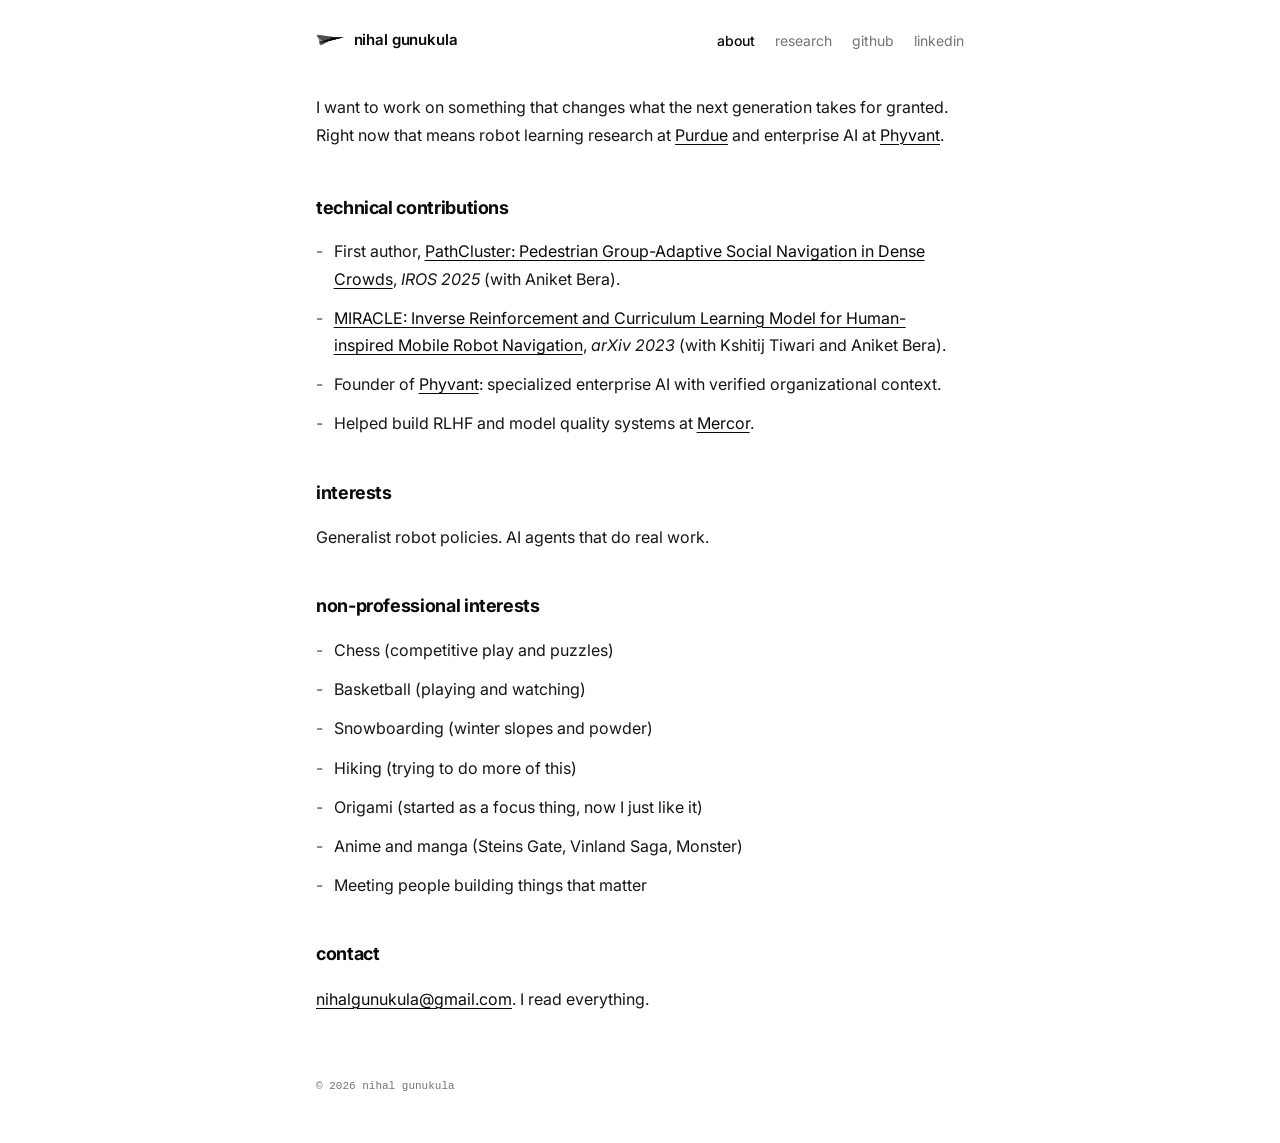
==== about.html @ 67cb9dfd "Intro: settle the page at the top after the overlay fades; cache-bust css/js Co-Authored-By: Claude " ====
<!DOCTYPE html>
<html lang="en">
<head>
    <meta charset="UTF-8">
    <meta name="viewport" content="width=device-width, initial-scale=1.0">
    <meta name="theme-color" content="#111111">
    <title>about | nihal gunukula</title>
    <link rel="icon" href="favicon.svg" type="image/svg+xml">
    <link rel="icon" href="favicon.png" sizes="64x64" type="image/png">
    <link rel="apple-touch-icon" href="apple-touch-icon.png">
    <link rel="preconnect" href="https://fonts.googleapis.com">
    <link rel="preconnect" href="https://fonts.gstatic.com" crossorigin>
    <link href="https://fonts.googleapis.com/css2?family=Inter:wght@400;500;600;700&display=swap" rel="stylesheet">
    <link rel="stylesheet" href="styles.css?v=2">
</head>
<body>
    <header class="nav-header">
        <div class="container nav-inner">
            <span class="nav-home">
                <a href="index.html?play" class="nav-logo" aria-label="Replay the intro"><svg class="nav-logo-mark" viewBox="7.5 32.8 85.0 34.4" aria-hidden="true"><polygon points="71.1,42.6 17.5,56.2 11.9,33.8" fill-opacity="0.48"/><polygon points="71.1,42.6 54.5,46.8 52.7,39.9" fill-opacity="0.48"/><polygon points="71.1,42.6 11.9,33.8 8.5,39.5 30.7,52.8" fill-opacity="0.48"/><polygon points="71.1,42.6 52.7,39.9 47.6,48.6" fill-opacity="0.48"/><polygon points="71.1,42.6 91.5,41.6 17.5,60.3 17.5,56.2" fill-opacity="0.48"/><polygon points="71.1,42.6 91.5,41.6 54.5,50.9 54.5,46.8" fill-opacity="0.48"/><polygon points="91.5,41.6 71.1,42.6 30.7,52.8 39.2,54.8" fill-opacity="0.48"/><polygon points="91.5,41.6 71.1,42.6 47.6,48.6 39.2,54.8" fill-opacity="0.48"/><polygon points="91.5,41.6 66.0,42.9 17.5,55.2 17.5,60.3" fill-opacity="0.48"/><polygon points="66.0,42.9 91.5,41.6 54.5,50.9 54.5,45.8" fill-opacity="0.48"/><polygon points="66.0,42.9 91.5,41.6 39.2,54.8 28.6,52.3" fill-opacity="0.48"/><polygon points="91.5,41.6 66.0,42.9 49.7,47.0 39.2,54.8" fill-opacity="0.48"/><polygon points="66.0,42.9 22.6,66.2 17.5,55.2" fill-opacity="0.48"/><polygon points="66.0,42.9 54.5,45.8 55.7,48.4" fill-opacity="0.48"/><polygon points="66.0,42.9 28.6,52.3 16.9,64.9 22.6,66.2" fill-opacity="0.48"/><polygon points="66.0,42.9 55.7,48.4 49.7,47.0" fill-opacity="0.48"/></svg></a>
                <a href="index.html" class="nav-brand">nihal gunukula</a>
            </span>
            <nav class="nav-links" aria-label="Primary">
                <a href="about.html" class="nav-link" aria-current="page">about</a>
                <a href="research.html" class="nav-link">research</a>
                <a href="https://github.com/nihalgunu" class="nav-link" target="_blank" rel="noopener noreferrer">github</a>
                <a href="https://linkedin.com/in/nihalgunu" class="nav-link" target="_blank" rel="noopener noreferrer">linkedin</a>
            </nav>
        </div>
    </header>

    <main>
        <article class="container about-page">
            <div class="about-intro">
                <div class="about-intro-text">
                    <p>
                        I want to work on something that changes what the next generation takes for granted. Right now that means robot learning research at <a href="https://ideas.cs.purdue.edu/" target="_blank" rel="noopener noreferrer">Purdue</a> and enterprise AI at <a href="https://phyvant.com" target="_blank" rel="noopener noreferrer">Phyvant</a>.
                    </p>
                </div>
            </div>

            <h2 class="about-h2">technical contributions</h2>
            <ul class="dash-list">
                <li>First author, <a href="https://ras.papercept.net/conferences/conferences/IROS25/program/IROS25_ContentListWeb_2.html" target="_blank" rel="noopener noreferrer">PathCluster: Pedestrian Group-Adaptive Social Navigation in Dense Crowds</a>, <em>IROS 2025</em> (with Aniket Bera).</li>
                <li><a href="https://arxiv.org/pdf/2312.03651" target="_blank" rel="noopener noreferrer">MIRACLE: Inverse Reinforcement and Curriculum Learning Model for Human-inspired Mobile Robot Navigation</a>, <em>arXiv 2023</em> (with Kshitij Tiwari and Aniket Bera).</li>
                <li>Founder of <a href="https://phyvant.com" target="_blank" rel="noopener noreferrer">Phyvant</a>: specialized enterprise AI with verified organizational context.</li>
                <li>Helped build RLHF and model quality systems at <a href="https://www.mercor.com/research/" target="_blank" rel="noopener noreferrer">Mercor</a>.</li>
            </ul>

            <h2 class="about-h2">interests</h2>
            <p>
                Generalist robot policies. AI agents that do real work.
            </p>

            <h2 class="about-h2">non-professional interests</h2>
            <ul class="dash-list">
                <li>Chess (competitive play and puzzles)</li>
                <li>Basketball (playing and watching)</li>
                <li>Snowboarding (winter slopes and powder)</li>
                <li>Hiking (trying to do more of this)</li>
                <li>Origami (started as a focus thing, now I just like it)</li>
                <li>Anime and manga (Steins Gate, Vinland Saga, Monster)</li>
                <li>Meeting people building things that matter</li>
            </ul>

            <h2 class="about-h2">contact</h2>
            <p><a href="mailto:nihalgunukula@gmail.com">nihalgunukula@gmail.com</a>. I read everything.</p>
        </article>
    </main>

    <footer>
        <div class="container">
            <p>&copy; 2026 nihal gunukula</p>
        </div>
    </footer>
</body>
</html>
---- styles.css ----
* {
    margin: 0;
    padding: 0;
    box-sizing: border-box;
}

:root {
    --bg: #111111;
    --text: #fafafa;
    --text-body: #e5e5e5;
    --text-muted: #a3a3a3;
    --text-faint: #737373;
    --link: #fafafa;
    --link-hover: #ffffff;
    --nav-muted: #888888;
    --mono: ui-monospace, SFMono-Regular, "SF Mono", Menlo, Consolas, monospace;
    --sans: "Inter", -apple-system, BlinkMacSystemFont, "Segoe UI", Roboto, Helvetica, Arial, sans-serif;
}

@media (prefers-color-scheme: light) {
    :root {
        --bg: #ffffff;
        --text: #0a0a0a;
        --text-body: #171717;
        --text-muted: #525252;
        --text-faint: #737373;
        --link: #0a0a0a;
        --link-hover: #404040;
        --nav-muted: #737373;
    }
}

a {
    color: inherit;
    text-decoration: none;
}

html {
    background-color: var(--bg);
    scroll-behavior: smooth;
}

body {
    font-family: var(--sans);
    font-size: 16px;
    line-height: 1.65;
    color: var(--text-body);
    background-color: var(--bg);
    font-weight: 400;
    -webkit-font-smoothing: antialiased;
    text-rendering: optimizeLegibility;
}

.container {
    max-width: 44rem;
    margin: 0 auto;
    padding: 0 1.75rem;
}

/* Top bar — name left, links right */
.nav-header {
    padding: 1.75rem 0 2.5rem;
}

.nav-inner {
    display: flex;
    flex-wrap: wrap;
    align-items: center;
    justify-content: space-between;
    gap: 1rem 1.5rem;
}

.nav-home {
    display: inline-flex;
    align-items: center;
    gap: 0.6rem;
}

/* The finished paper dart; clicking it replays the intro */
.nav-logo {
    display: inline-flex;
    width: 1.75rem;
    height: 1rem;
    color: var(--text);
    transition: transform 0.2s ease;
}

.nav-logo:hover {
    transform: translateX(3px) rotate(-6deg);
}

.nav-logo-mark {
    width: 100%;
    height: 100%;
    fill: currentColor;
}

.nav-brand {
    font-size: 0.9375rem;
    font-weight: 600;
    color: var(--text);
    text-decoration: none;
    letter-spacing: -0.01em;
}

.nav-brand:hover {
    color: var(--link-hover);
}

.nav-links {
    display: flex;
    align-items: center;
    gap: 1.25rem;
}

.nav-link {
    font-size: 0.875rem;
    font-weight: 400;
    color: var(--nav-muted);
    text-decoration: none;
    transition: color 0.15s ease;
}

.nav-link:hover {
    color: var(--text);
}

.nav-link[aria-current="page"] {
    color: var(--text);
    font-weight: 500;
}

/* Index hero */
.index-hero {
    padding-top: 4rem;
    margin-bottom: 0;
}

.index-name {
    font-size: clamp(2rem, 5vw, 2.75rem);
    font-weight: 700;
    color: var(--text);
    letter-spacing: -0.04em;
    line-height: 1.1;
    margin-bottom: 0.4rem;
}

.index-role {
    font-family: var(--mono);
    font-size: 0.8125rem;
    color: var(--text-faint);
    margin-bottom: 1.5rem;
}

.index-role a {
    color: var(--text-faint);
    text-decoration: underline;
    text-underline-offset: 3px;
    text-decoration-thickness: 1px;
    transition: color 0.15s ease;
}

.index-role a:hover {
    color: var(--text-muted);
}

.index-tagline {
    color: var(--text-muted);
    line-height: 1.6;
    max-width: 30em;
}

.index-divider {
    border: none;
    border-top: 1px solid color-mix(in srgb, var(--text-faint) 30%, transparent);
    margin: 2.5rem 0;
}

.index-links {
    display: flex;
    flex-wrap: wrap;
    gap: 0.5rem 1.5rem;
    font-family: var(--mono);
    font-size: 0.8125rem;
}

.index-links a {
    color: var(--text-faint);
    transition: color 0.15s ease;
}

.index-links a:hover {
    color: var(--text);
}

/* First-visit photo intro — full-screen overlay that fades out (see intro.js) */
.intro {
    display: none;
    position: fixed;
    inset: 0;
    z-index: 100;
    background: #000;
    overflow: hidden;
    pointer-events: none;
}

/* While it plays the overlay swallows touches so the page underneath can't be
   scrolled. (Locking overflow on html/body instead left iOS Safari with the
   page sitting a little scrolled down once the overlay went away.) */
html[data-intro="play"] .intro {
    pointer-events: auto;
    touch-action: none;
    overscroll-behavior: none;
}

html[data-intro="play"] .intro,
html[data-intro="done"] .intro {
    display: block;
}

html[data-intro="done"] .intro {
    animation: intro-exit 0.45s ease-in-out forwards;
}

.intro-frame {
    position: absolute;
    inset: 0;
    width: 100%;
    height: 100%;
    object-fit: cover;
    opacity: 0;
}

.intro-frame.is-active {
    opacity: 1;
}

@keyframes intro-exit {
    to {
        opacity: 0;
        visibility: hidden;
    }
}

/* Home index — year | title | meta */
.index-main {
    padding-bottom: 4rem;
}

.index-list {
    list-style: none;
    margin: 0;
    padding: 0;
}

.index-list > li {
    margin: 0;
    padding: 0;
}

.index-link {
    display: grid;
    grid-template-columns: 3.25rem minmax(0, 1fr) minmax(4rem, max-content);
    gap: 1rem 1.25rem;
    align-items: baseline;
    padding: 0.9rem 0;
    text-decoration: none;
    color: inherit;
    border-radius: 4px;
    margin: 0 -0.35rem;
    padding-left: 0.35rem;
    padding-right: 0.35rem;
    transition: background-color 0.15s ease;
}

.index-link:hover {
    background-color: color-mix(in srgb, var(--text) 5%, transparent);
}

.index-link:focus-visible {
    outline: 2px solid var(--text-muted);
    outline-offset: 2px;
}

.index-year {
    font-family: var(--mono);
    font-size: 0.8125rem;
    color: var(--text-faint);
    font-weight: 400;
    line-height: 1.4;
}

.index-year--empty {
    visibility: hidden;
}

.index-title {
    font-family: var(--sans);
    font-size: 1rem;
    font-weight: 400;
    line-height: 1.5;
    color: var(--text);
    text-decoration: none;
    min-width: 0;
}

.index-link:hover .index-title {
    text-decoration: underline;
    text-underline-offset: 4px;
    text-decoration-thickness: 1px;
}

.index-meta {
    font-family: var(--mono);
    font-size: 0.75rem;
    color: var(--text-faint);
    font-weight: 400;
    text-align: right;
    white-space: nowrap;
    font-variant-numeric: tabular-nums;
}


/* Post pages */
.post {
    padding-bottom: 4rem;
}

.post-title {
    font-size: clamp(1.25rem, 3vw, 1.5rem);
    font-weight: 700;
    color: var(--text);
    letter-spacing: -0.03em;
    line-height: 1.15;
    margin-bottom: 0.5rem;
}

.post-date {
    font-family: var(--mono);
    font-size: 0.8125rem;
    color: var(--text-faint);
    margin-bottom: 2rem;
}

.post-date a {
    color: var(--text-faint);
    text-decoration: underline;
    text-underline-offset: 3px;
    text-decoration-thickness: 1px;
    transition: color 0.15s ease;
}

.post-date a:hover {
    color: var(--text-muted);
}

.post-body p {
    margin-bottom: 1.15rem;
    line-height: 1.75;
    color: var(--text-body);
}

.post-body p:last-child {
    margin-bottom: 0;
}

.post-body a {
    color: var(--link);
    text-decoration: underline;
    text-underline-offset: 3px;
    text-decoration-thickness: 1px;
}

.post-body a:hover {
    color: var(--link-hover);
}

.post-body h2 {
    font-size: 1.125rem;
    font-weight: 700;
    color: var(--text);
    letter-spacing: -0.02em;
    margin-top: 2.5rem;
    margin-bottom: 1rem;
}

.post-body h2:first-child {
    margin-top: 0;
}

/* About page */
.about-page {
    padding-bottom: 4rem;
}

.about-title {
    font-size: clamp(1.25rem, 3vw, 1.5rem);
    font-weight: 700;
    color: var(--text);
    letter-spacing: -0.03em;
    line-height: 1.15;
    margin-bottom: 2rem;
}

.about-intro {
    margin-bottom: 2.75rem;
}

.about-intro-text p {
    margin-bottom: 1.15rem;
    line-height: 1.75;
    color: var(--text-body);
}

.about-intro-text p:last-child {
    margin-bottom: 0;
}

.about-page a {
    color: var(--link);
    text-decoration: underline;
    text-underline-offset: 3px;
    text-decoration-thickness: 1px;
}

.about-page a:hover {
    color: var(--link-hover);
}

.about-h2 {
    font-size: 1.125rem;
    font-weight: 700;
    color: var(--text);
    letter-spacing: -0.02em;
    margin-top: 2.5rem;
    margin-bottom: 1rem;
}

.about-h2:first-of-type {
    margin-top: 0;
}

.about-page > p {
    margin-bottom: 1.1rem;
    line-height: 1.75;
    color: var(--text-body);
}

.about-page > p:last-of-type {
    margin-bottom: 0;
}

.dash-list {
    list-style: none;
    padding: 0;
    margin: 0 0 0.5rem;
}

.dash-list li {
    position: relative;
    padding-left: 1.1rem;
    margin-bottom: 0.75rem;
    line-height: 1.7;
    color: var(--text-body);
}

.dash-list li::before {
    content: "-";
    position: absolute;
    left: 0;
    color: var(--text-muted);
}

footer {
    padding: 0 0 3rem;
}

footer .container {
    font-family: var(--mono);
    font-size: 0.6875rem;
    color: var(--text-faint);
    font-weight: 400;
}

::selection {
    background-color: var(--text-muted);
    color: var(--bg);
}

@media (max-width: 560px) {
    .container {
        padding: 0 1.25rem;
    }

    .index-hero {
        padding-top: 2.5rem;
    }

    .nav-header {
        padding: 1.25rem 0 1.75rem;
    }

    .index-link {
        grid-template-columns: 2.75rem minmax(0, 1fr);
        grid-template-rows: auto auto;
        column-gap: 0.75rem;
        row-gap: 0.15rem;
        padding: 0.75rem 0;
    }

    .index-year {
        grid-column: 1;
        grid-row: 1;
    }

    .index-meta {
        grid-column: 2;
        grid-row: 1;
        justify-self: end;
        text-align: right;
    }

    .index-title {
        grid-column: 1 / -1;
        grid-row: 2;
    }

    .index-year--empty {
        display: none;
    }

    .index-link:has(.index-year--empty) .index-title {
        grid-column: 1 / -1;
        grid-row: 1;
    }

    .index-link:has(.index-year--empty) .index-meta {
        grid-row: 2;
        grid-column: 1 / -1;
        justify-self: start;
        text-align: left;
    }
}

/* Intro mark — a sheet of paper folded one step per photo (see intro.js) */
.intro-mark {
    position: absolute;
    top: 50%;
    left: 50%;
    width: min(84vw, 460px);
    height: auto;
    translate: -50% -50%;
    overflow: visible;
    color: #fff;
    /* two shadows so the white paper still separates from bright photos (Aldrin's suit) */
    filter: drop-shadow(0 0 2px rgba(0, 0, 0, 0.6)) drop-shadow(0 6px 26px rgba(0, 0, 0, 0.75));
    opacity: 0;
    transition: opacity 0.3s ease-out;
}

.intro-mark.is-live {
    opacity: 1;
}

.intro-mark polygon {
    fill: currentColor;
    stroke: currentColor;
    stroke-width: 0.5;
    stroke-opacity: 0.55;
    stroke-linejoin: round;
}

html[data-intro="done"] .intro-mark {
    animation: mark-afterimage 0.45s ease-out forwards;
}

@keyframes mark-afterimage {
    to {
        transform: scale(1.08);
        filter: blur(6px) drop-shadow(0 0 24px rgba(255, 160, 90, 0.7));
    }
}
/* end intro mark */
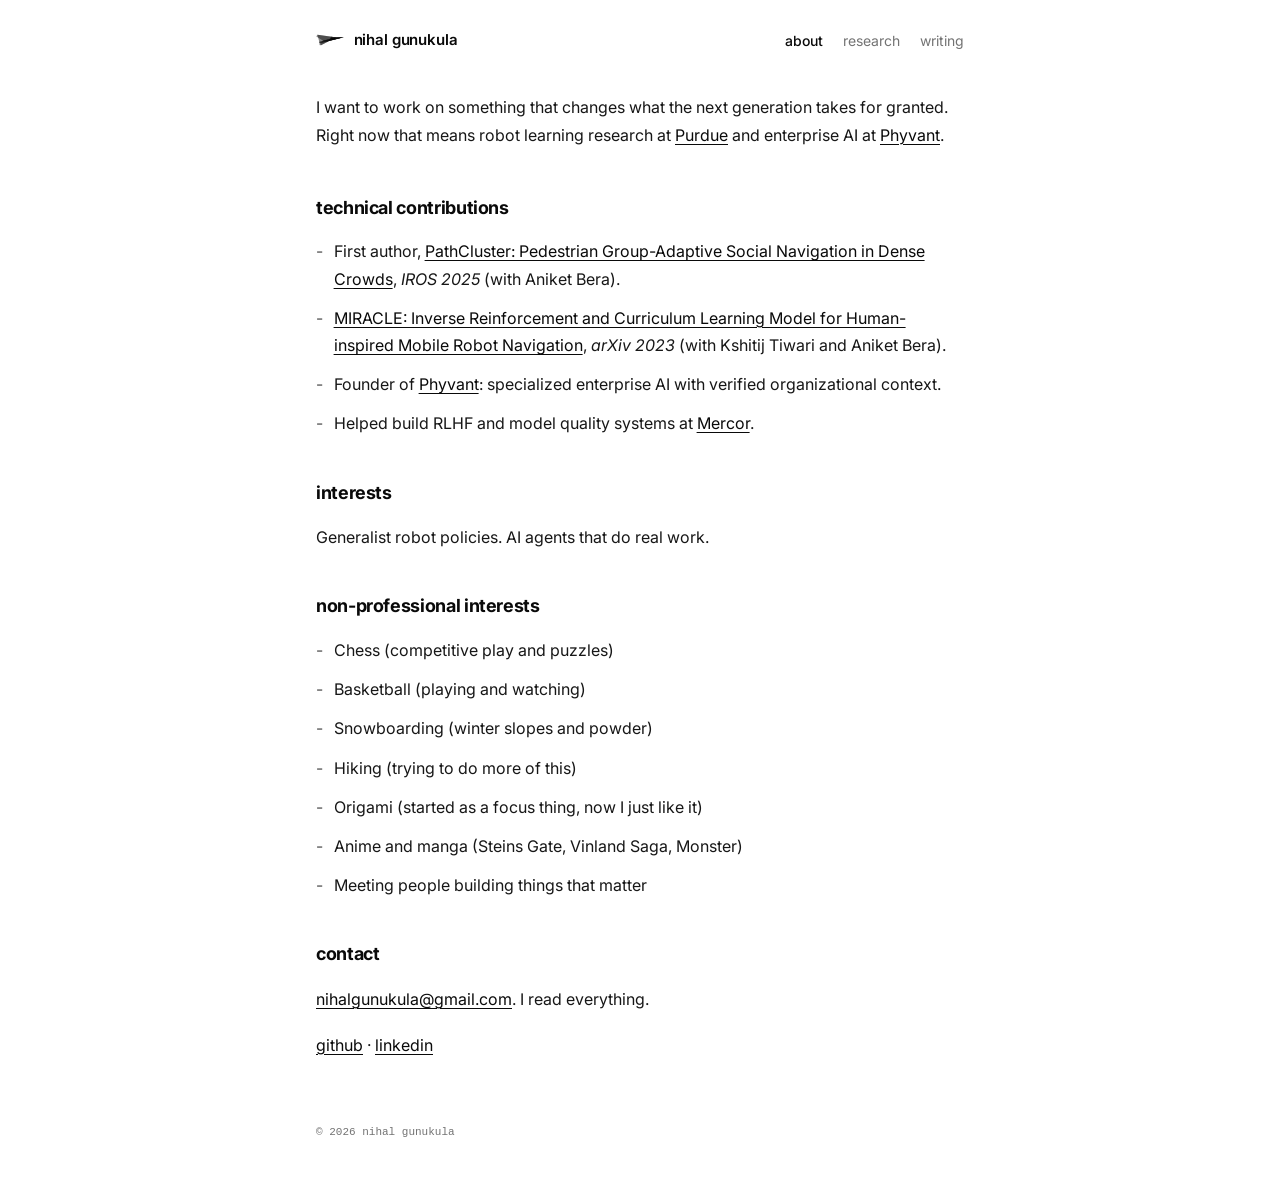
==== commit 60fb7f9d: "Nav: add writing, move github and linkedin to about; research: retitle roborigor entry Co-Authored-B" ====
--- a/about.html
+++ b/about.html
@@ -11,7 +11,7 @@
     <link rel="preconnect" href="https://fonts.googleapis.com">
     <link rel="preconnect" href="https://fonts.gstatic.com" crossorigin>
     <link href="https://fonts.googleapis.com/css2?family=Inter:wght@400;500;600;700&display=swap" rel="stylesheet">
-    <link rel="stylesheet" href="styles.css?v=2">
+    <link rel="stylesheet" href="styles.css?v=3">
 </head>
 <body>
     <header class="nav-header">
@@ -23,8 +23,7 @@
             <nav class="nav-links" aria-label="Primary">
                 <a href="about.html" class="nav-link" aria-current="page">about</a>
                 <a href="research.html" class="nav-link">research</a>
-                <a href="https://github.com/nihalgunu" class="nav-link" target="_blank" rel="noopener noreferrer">github</a>
-                <a href="https://linkedin.com/in/nihalgunu" class="nav-link" target="_blank" rel="noopener noreferrer">linkedin</a>
+                <a href="writing.html" class="nav-link">writing</a>
             </nav>
         </div>
     </header>
@@ -65,6 +64,7 @@
 
             <h2 class="about-h2">contact</h2>
             <p><a href="mailto:nihalgunukula@gmail.com">nihalgunukula@gmail.com</a>. I read everything.</p>
+            <p><a href="https://github.com/nihalgunu" target="_blank" rel="noopener noreferrer">github</a> · <a href="https://linkedin.com/in/nihalgunu" target="_blank" rel="noopener noreferrer">linkedin</a></p>
         </article>
     </main>
 
--- a/styles.css
+++ b/styles.css
@@ -275,6 +275,10 @@
 
 .index-link:hover {
     background-color: color-mix(in srgb, var(--text) 5%, transparent);
+}
+
+.index-link--static:hover {
+    background-color: transparent;
 }
 
 .index-link:focus-visible {
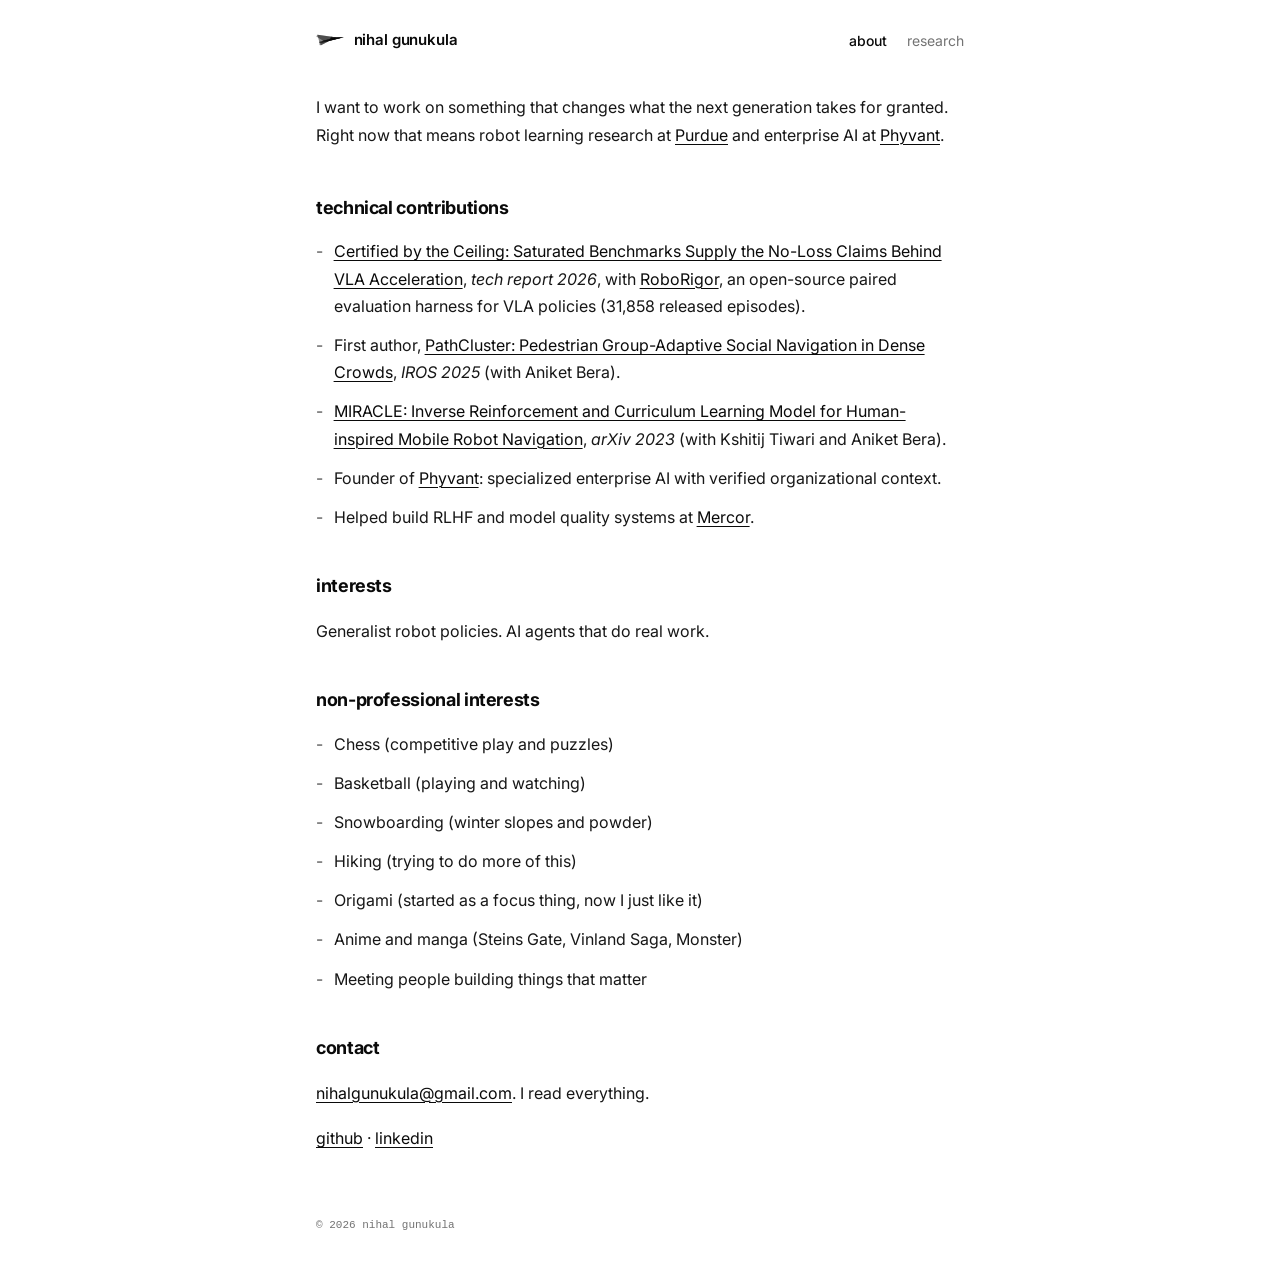
==== commit 9ee259a8: "Remove writing section; list RoboRigor report under technical contributions Co-Authored-By: Claude O" ====
--- a/about.html
+++ b/about.html
@@ -23,7 +23,6 @@
             <nav class="nav-links" aria-label="Primary">
                 <a href="about.html" class="nav-link" aria-current="page">about</a>
                 <a href="research.html" class="nav-link">research</a>
-                <a href="writing.html" class="nav-link">writing</a>
             </nav>
         </div>
     </header>
@@ -40,6 +39,7 @@
 
             <h2 class="about-h2">technical contributions</h2>
             <ul class="dash-list">
+                <li><a href="https://nihalgunu.com/roborigor/">Certified by the Ceiling: Saturated Benchmarks Supply the No-Loss Claims Behind VLA Acceleration</a>, <em>tech report 2026</em>, with <a href="https://github.com/nihalgunu/roborigor" target="_blank" rel="noopener noreferrer">RoboRigor</a>, an open-source paired evaluation harness for VLA policies (31,858 released episodes).</li>
                 <li>First author, <a href="https://ras.papercept.net/conferences/conferences/IROS25/program/IROS25_ContentListWeb_2.html" target="_blank" rel="noopener noreferrer">PathCluster: Pedestrian Group-Adaptive Social Navigation in Dense Crowds</a>, <em>IROS 2025</em> (with Aniket Bera).</li>
                 <li><a href="https://arxiv.org/pdf/2312.03651" target="_blank" rel="noopener noreferrer">MIRACLE: Inverse Reinforcement and Curriculum Learning Model for Human-inspired Mobile Robot Navigation</a>, <em>arXiv 2023</em> (with Kshitij Tiwari and Aniket Bera).</li>
                 <li>Founder of <a href="https://phyvant.com" target="_blank" rel="noopener noreferrer">Phyvant</a>: specialized enterprise AI with verified organizational context.</li>
--- a/styles.css
+++ b/styles.css
@@ -275,10 +275,6 @@
 
 .index-link:hover {
     background-color: color-mix(in srgb, var(--text) 5%, transparent);
-}
-
-.index-link--static:hover {
-    background-color: transparent;
 }
 
 .index-link:focus-visible {
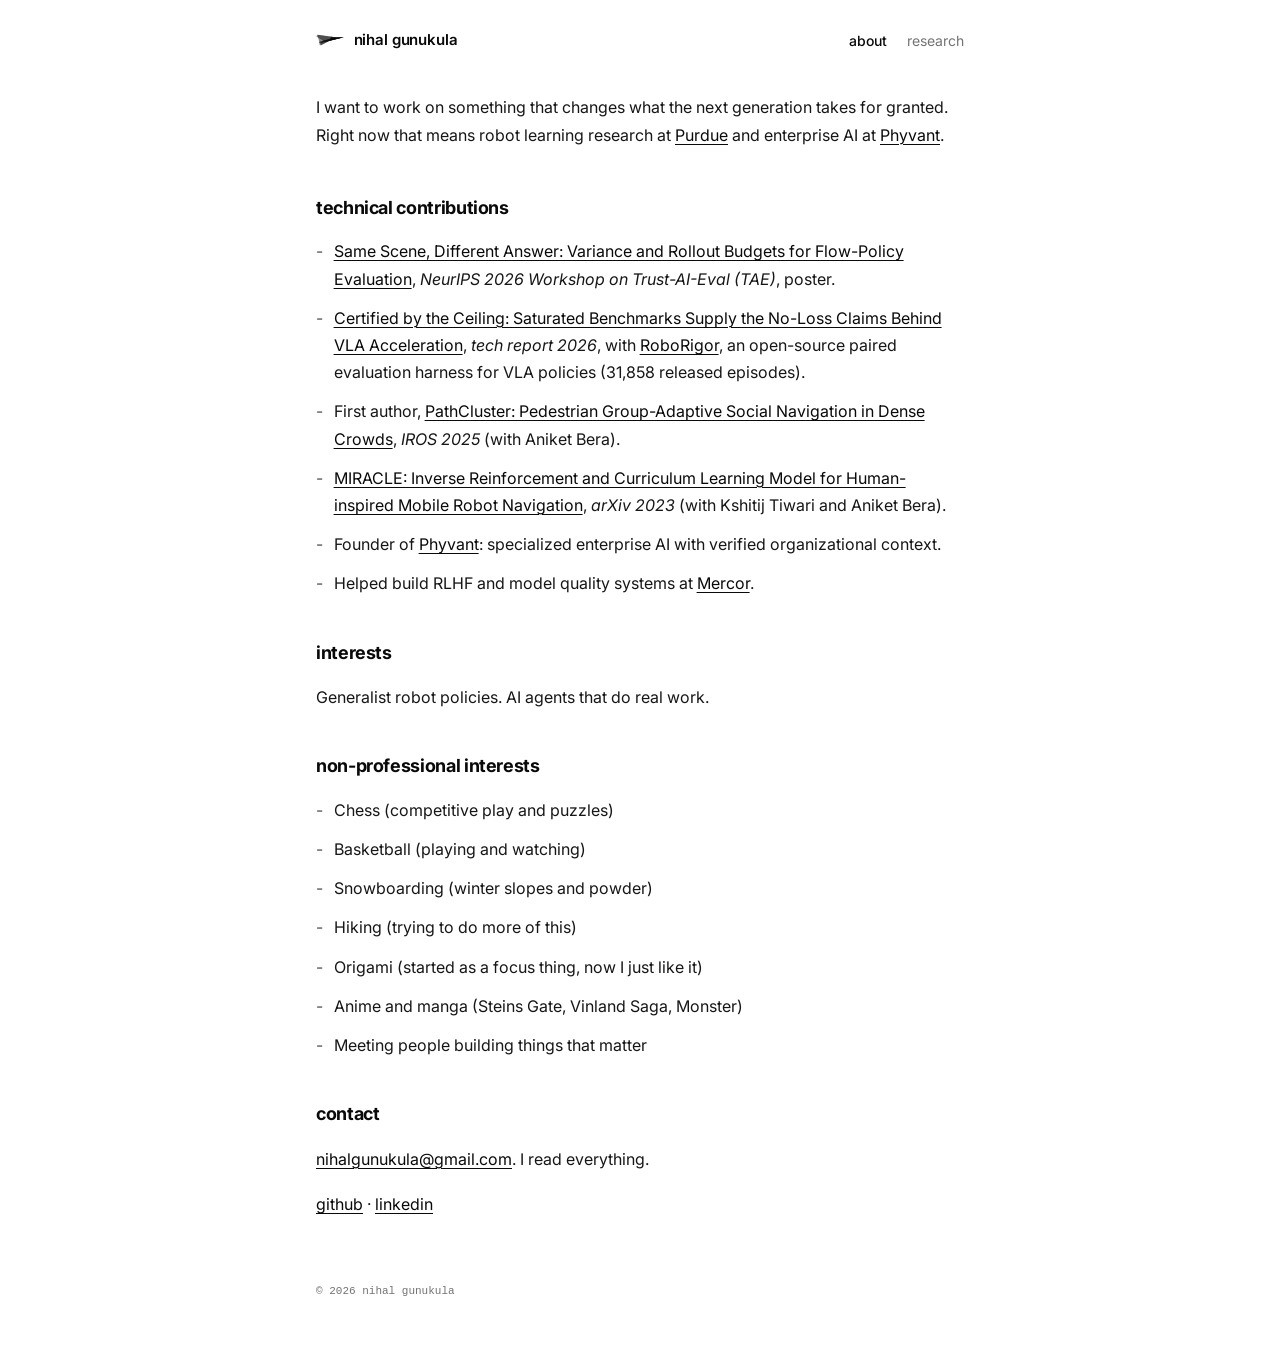
==== commit 2994830a: "Research: add Same Scene, Different Answer (NeurIPS 2026 TAE workshop)" ====
--- a/about.html
+++ b/about.html
@@ -39,6 +39,7 @@
 
             <h2 class="about-h2">technical contributions</h2>
             <ul class="dash-list">
+                <li><a href="papers/same-scene-different-answer.pdf">Same Scene, Different Answer: Variance and Rollout Budgets for Flow-Policy Evaluation</a>, <em>NeurIPS 2026 Workshop on Trust-AI-Eval (TAE)</em>, poster.</li>
                 <li><a href="https://nihalgunu.com/roborigor/">Certified by the Ceiling: Saturated Benchmarks Supply the No-Loss Claims Behind VLA Acceleration</a>, <em>tech report 2026</em>, with <a href="https://github.com/nihalgunu/roborigor" target="_blank" rel="noopener noreferrer">RoboRigor</a>, an open-source paired evaluation harness for VLA policies (31,858 released episodes).</li>
                 <li>First author, <a href="https://ras.papercept.net/conferences/conferences/IROS25/program/IROS25_ContentListWeb_2.html" target="_blank" rel="noopener noreferrer">PathCluster: Pedestrian Group-Adaptive Social Navigation in Dense Crowds</a>, <em>IROS 2025</em> (with Aniket Bera).</li>
                 <li><a href="https://arxiv.org/pdf/2312.03651" target="_blank" rel="noopener noreferrer">MIRACLE: Inverse Reinforcement and Curriculum Learning Model for Human-inspired Mobile Robot Navigation</a>, <em>arXiv 2023</em> (with Kshitij Tiwari and Aniket Bera).</li>
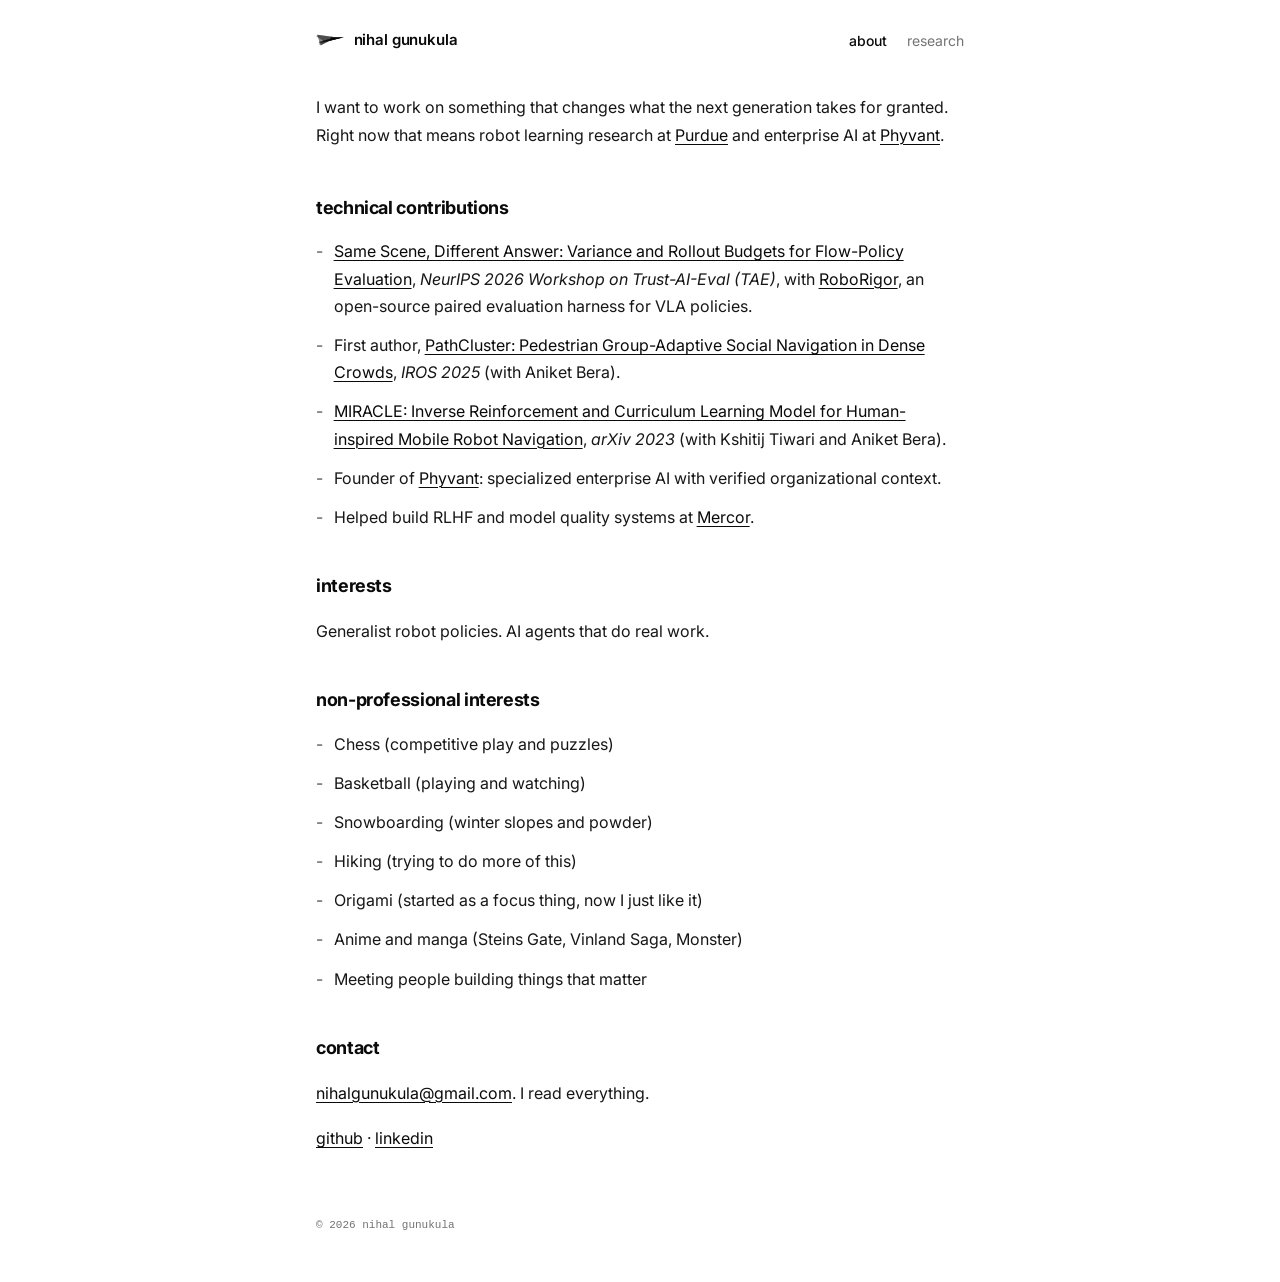
==== commit 856cbd5c: "Research: camera-ready PDF, single RoboRigor entry pointing at the project page" ====
--- a/about.html
+++ b/about.html
@@ -39,8 +39,7 @@
 
             <h2 class="about-h2">technical contributions</h2>
             <ul class="dash-list">
-                <li><a href="papers/same-scene-different-answer.pdf">Same Scene, Different Answer: Variance and Rollout Budgets for Flow-Policy Evaluation</a>, <em>NeurIPS 2026 Workshop on Trust-AI-Eval (TAE)</em>, poster.</li>
-                <li><a href="https://nihalgunu.com/roborigor/">Certified by the Ceiling: Saturated Benchmarks Supply the No-Loss Claims Behind VLA Acceleration</a>, <em>tech report 2026</em>, with <a href="https://github.com/nihalgunu/roborigor" target="_blank" rel="noopener noreferrer">RoboRigor</a>, an open-source paired evaluation harness for VLA policies (31,858 released episodes).</li>
+                <li><a href="https://nihalgunu.com/roborigor/">Same Scene, Different Answer: Variance and Rollout Budgets for Flow-Policy Evaluation</a>, <em>NeurIPS 2026 Workshop on Trust-AI-Eval (TAE)</em>, with <a href="https://github.com/nihalgunu/roborigor" target="_blank" rel="noopener noreferrer">RoboRigor</a>, an open-source paired evaluation harness for VLA policies.</li>
                 <li>First author, <a href="https://ras.papercept.net/conferences/conferences/IROS25/program/IROS25_ContentListWeb_2.html" target="_blank" rel="noopener noreferrer">PathCluster: Pedestrian Group-Adaptive Social Navigation in Dense Crowds</a>, <em>IROS 2025</em> (with Aniket Bera).</li>
                 <li><a href="https://arxiv.org/pdf/2312.03651" target="_blank" rel="noopener noreferrer">MIRACLE: Inverse Reinforcement and Curriculum Learning Model for Human-inspired Mobile Robot Navigation</a>, <em>arXiv 2023</em> (with Kshitij Tiwari and Aniket Bera).</li>
                 <li>Founder of <a href="https://phyvant.com" target="_blank" rel="noopener noreferrer">Phyvant</a>: specialized enterprise AI with verified organizational context.</li>
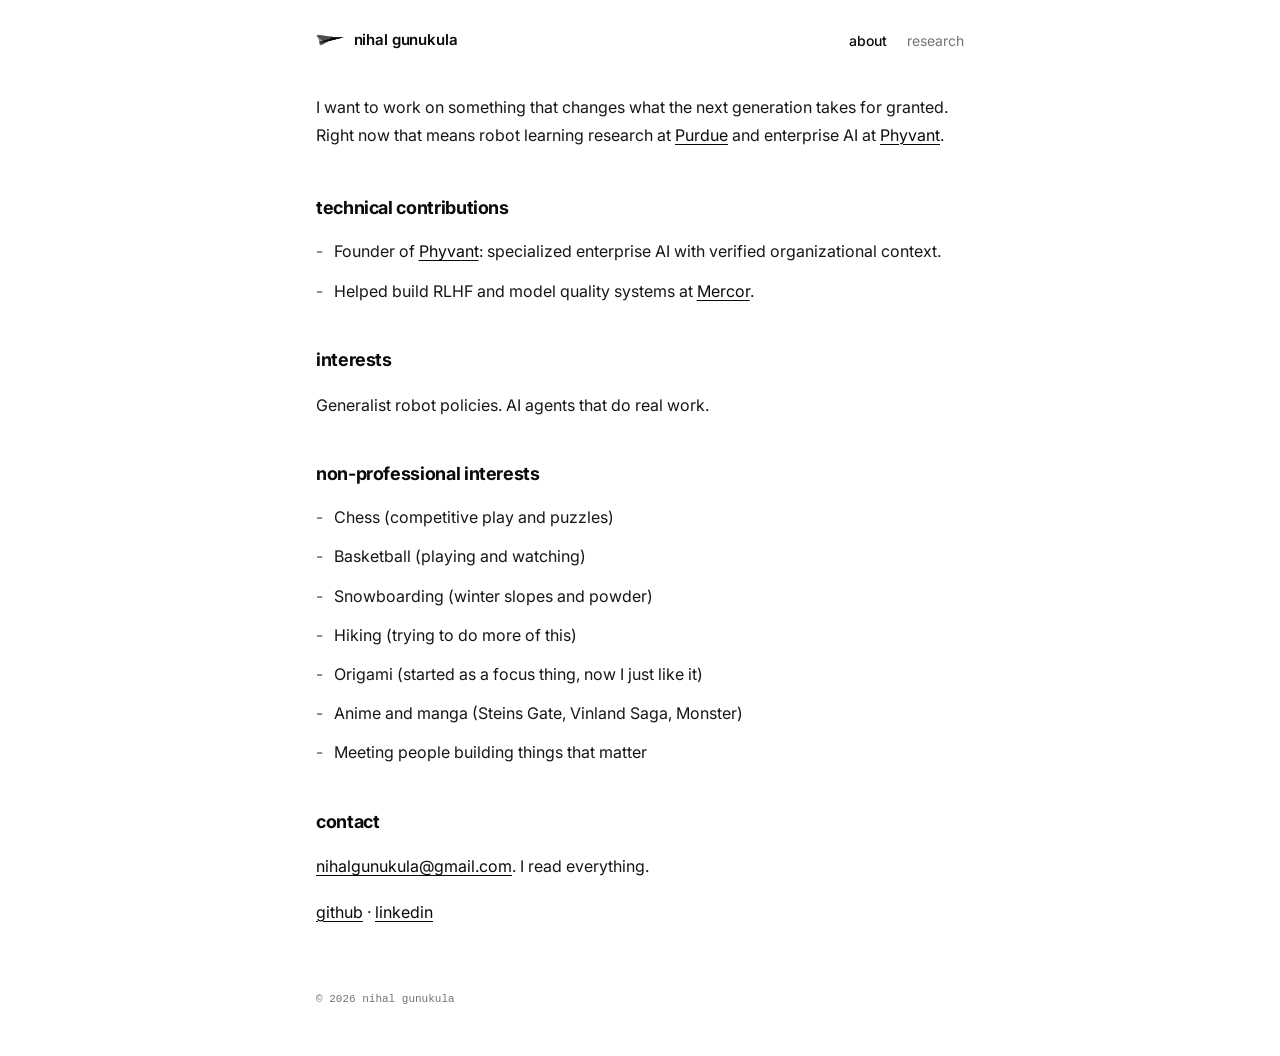
==== commit 1cc0f437: "About: drop the paper entries from technical contributions" ====
--- a/about.html
+++ b/about.html
@@ -39,9 +39,6 @@
 
             <h2 class="about-h2">technical contributions</h2>
             <ul class="dash-list">
-                <li><a href="https://nihalgunu.com/roborigor/">Same Scene, Different Answer: Variance and Rollout Budgets for Flow-Policy Evaluation</a>, <em>NeurIPS 2026 Workshop on Trust-AI-Eval (TAE)</em>, with <a href="https://github.com/nihalgunu/roborigor" target="_blank" rel="noopener noreferrer">RoboRigor</a>, an open-source paired evaluation harness for VLA policies.</li>
-                <li>First author, <a href="https://ras.papercept.net/conferences/conferences/IROS25/program/IROS25_ContentListWeb_2.html" target="_blank" rel="noopener noreferrer">PathCluster: Pedestrian Group-Adaptive Social Navigation in Dense Crowds</a>, <em>IROS 2025</em> (with Aniket Bera).</li>
-                <li><a href="https://arxiv.org/pdf/2312.03651" target="_blank" rel="noopener noreferrer">MIRACLE: Inverse Reinforcement and Curriculum Learning Model for Human-inspired Mobile Robot Navigation</a>, <em>arXiv 2023</em> (with Kshitij Tiwari and Aniket Bera).</li>
                 <li>Founder of <a href="https://phyvant.com" target="_blank" rel="noopener noreferrer">Phyvant</a>: specialized enterprise AI with verified organizational context.</li>
                 <li>Helped build RLHF and model quality systems at <a href="https://www.mercor.com/research/" target="_blank" rel="noopener noreferrer">Mercor</a>.</li>
             </ul>
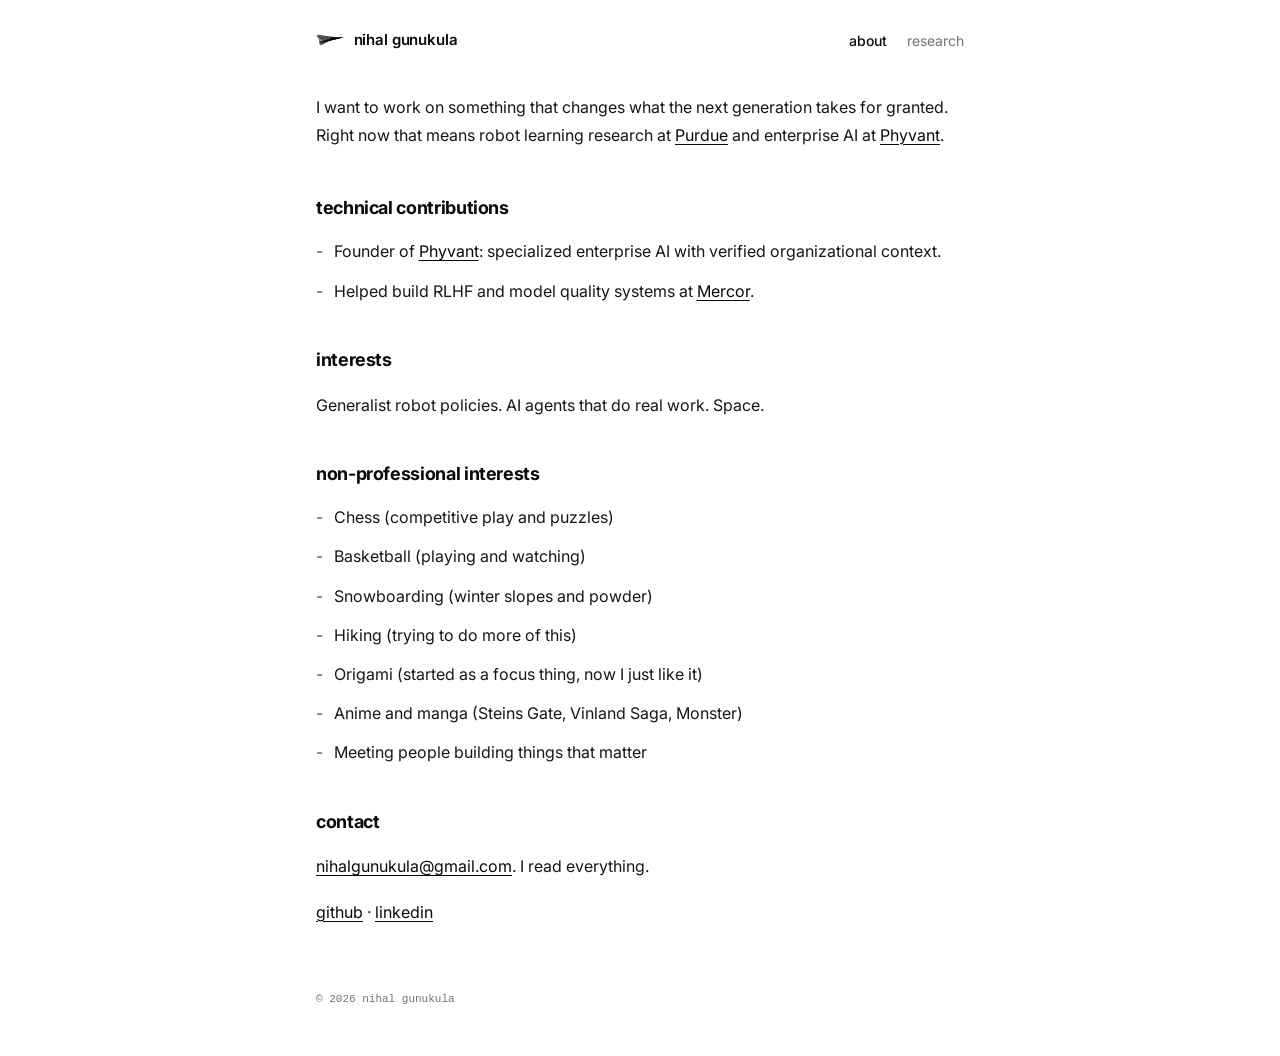
==== commit fc423df1: "About: add space to interests" ====
--- a/about.html
+++ b/about.html
@@ -45,7 +45,7 @@
 
             <h2 class="about-h2">interests</h2>
             <p>
-                Generalist robot policies. AI agents that do real work.
+                Generalist robot policies. AI agents that do real work. Space.
             </p>
 
             <h2 class="about-h2">non-professional interests</h2>
